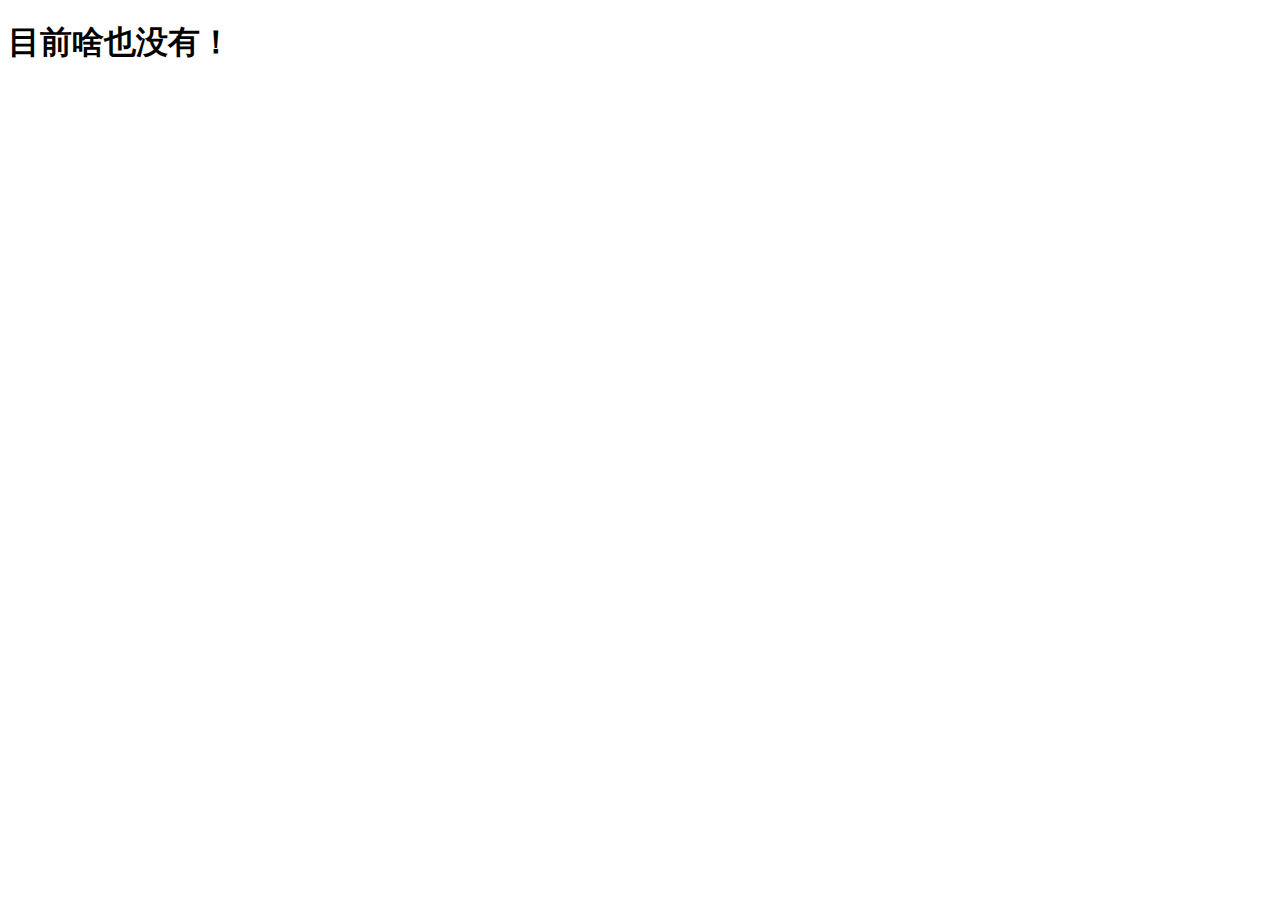
==== rayx-doc/index.html @ 6653f083 "init" ====
<!DOCTYPE html>
<html lang="en">
<head>
    <meta charset="UTF-8">
    <meta http-equiv="X-UA-Compatible" content="IE=edge">
    <meta name="viewport" content="width=device-width, initial-scale=1.0">
    <title>rayx-doc</title>
</head>
<body>
    <h1>目前啥也没有！</h1>
</body>
</html>
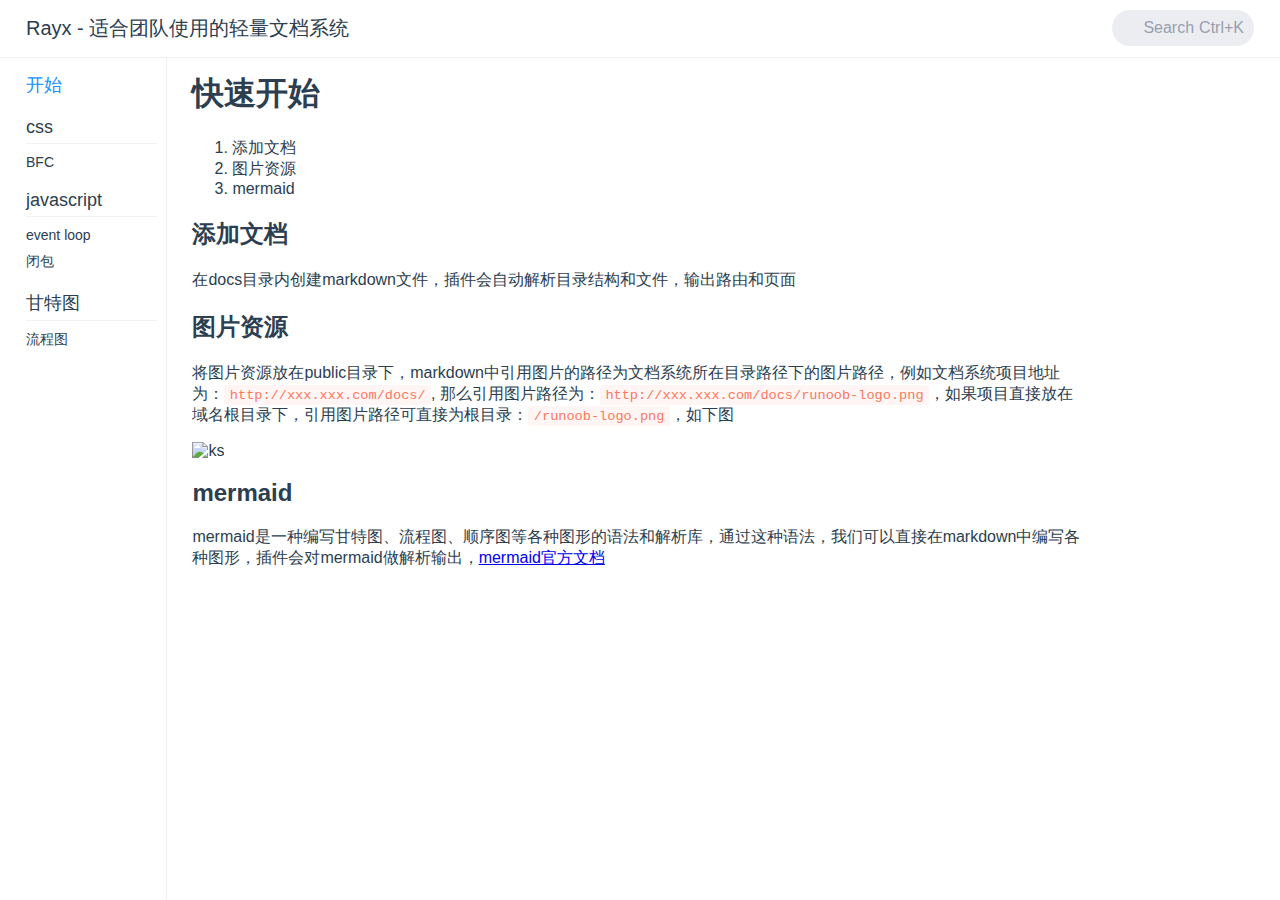
==== commit 0bed98f5: "docs" ====
--- a/rayx-doc/index.html
+++ b/rayx-doc/index.html
@@ -1,12 +1,16 @@
 <!DOCTYPE html>
 <html lang="en">
-<head>
-    <meta charset="UTF-8">
-    <meta http-equiv="X-UA-Compatible" content="IE=edge">
-    <meta name="viewport" content="width=device-width, initial-scale=1.0">
-    <title>rayx-doc</title>
+  <head>
+    <meta charset="UTF-8" />
+    <link rel="icon" href="./favicon.ico" />
+    <meta name="viewport" content="width=device-width, initial-scale=1.0" />
+    <title>rayx-docs</title>
+  <script type="module" crossorigin src="./assets/index.901505ba.js"></script>
+  <link rel="modulepreload" href="./assets/vendor.6fa74a5c.js">
+  <link rel="stylesheet" href="./assets/index.bfb2a3c9.css">
 </head>
-<body>
-    <h1>目前啥也没有！</h1>
-</body>
-</html>+  <body>
+    <div id="app"></div>
+    
+  </body>
+</html>
--- a/rayx-doc/assets/index.bfb2a3c9.css
+++ b/rayx-doc/assets/index.bfb2a3c9.css
@@ -0,0 +1 @@
+.layout-menu[data-v-0e5dceb0]{width:13%;position:fixed!important;top:3.6rem;bottom:0;border-right:1px solid #f0f0f0;background-color:#fff;padding:10px 0}.layout-menu .layout-menu-item[data-v-0e5dceb0]{padding:5px 26px;position:relative;z-index:1}.layout-menu .layout-menu-item .layout-menu-item-name[data-v-0e5dceb0]{transition:all .2s ease-in-out;font-size:18px}.layout-menu .layout-menu-item .layout-menu-item-name.layout-menu-item-active[data-v-0e5dceb0]{color:#1890ff!important}.layout-menu .layout-menu-item .layout-menu-item-name.layout-menu-item-hasChildren[data-v-0e5dceb0]{border-bottom:1px solid #f0f0f0;padding-bottom:5px}.layout-menu .layout-menu-item .layout-menu-item-name.layout-menu-item-noChildren[data-v-0e5dceb0]{cursor:pointer}.layout-menu .layout-menu-item .layout-menu-item-name.layout-menu-item-noChildren[data-v-0e5dceb0]:hover{color:#1890ff}.layout-menu .layout-menu-item .layout-menu-item-subChildren[data-v-0e5dceb0]{padding:5px 0}.layout-menu .layout-menu-item .layout-menu-item-subChildren .layout-menu-item-sub[data-v-0e5dceb0]{transition:all .2s ease-in-out;font-size:14px;cursor:pointer;padding:5px 0}.layout-menu .layout-menu-item .layout-menu-item-subChildren .layout-menu-item-sub[data-v-0e5dceb0]:hover{color:#1890ff}.layout-menu .layout-menu-item .layout-menu-item-subChildren .layout-menu-item-sub.layout-menu-item-active[data-v-0e5dceb0]{color:#1890ff!important}.layout-content[data-v-5cb39ec4]{margin:0 13%;padding:0 26px;margin-top:50px;padding-top:1px}.layout-head[data-v-458d0d1e]{width:100%;position:fixed!important;top:0;left:0;border-bottom:1px solid #f0f0f0;background-color:#fff;padding:10px 26px;display:flex;justify-content:space-between;box-sizing:border-box;height:3.6rem;align-items:center}.layout-head .project-name[data-v-458d0d1e]{font-size:20px}.layout-head .head-right .head-right-search[data-v-458d0d1e]{align-items:center;background:#ebedf0;border:0;border-radius:40px;color:#969faf;cursor:pointer;display:flex;font-weight:500;height:36px;margin:0 0 0 16px;padding:0 10px;user-select:none}.layout-head .head-right .head-right-search .head-right-search-text[data-v-458d0d1e]{margin:0 5px}.layout-head .head-right .head-right-search[data-v-458d0d1e]:hover{background:#fff;box-shadow:inset 0 0 0 2px var(--main-color);color:#1c1e21;outline:0}body{margin:0;font-size:16px}#app{font-family:Avenir,Helvetica,Arial,sans-serif;-webkit-font-smoothing:antialiased;-moz-osx-font-smoothing:grayscale;color:#2c3e50}.md-code-hijs{padding:10px;background-color:#fafafa;border:1px solid #eaeefb;line-height:1.5;font-size:13px;font-family:Menlo,Monaco,Consolas,Courier,monospace;border-radius:4px;-webkit-font-smoothing:auto}.md-code-hijs:before{content:none}.hljs{display:block;overflow-x:auto;padding:.5em;background:#fff}.hljs,.hljs-subst{color:#000}.hljs-addition,.hljs-meta,.hljs-string,.hljs-symbol,.hljs-template-tag,.hljs-template-variable{color:#756bb1}.hljs-comment,.hljs-quote{color:#636363}.hljs-bullet,.hljs-link,.hljs-literal,.hljs-number,.hljs-regexp{color:#31a354}.hljs-deletion,.hljs-variable{color:#88f}.hljs-built_in,.hljs-doctag,.hljs-keyword,.hljs-name,.hljs-section,.hljs-selector-class,.hljs-selector-id,.hljs-selector-tag,.hljs-strong,.hljs-tag,.hljs-title,.hljs-type{color:#3182bd}.hljs-emphasis{font-style:italic}.hljs-attribute{color:#e6550d}.ra-button{line-height:1.5715;position:relative;display:inline-block;font-weight:400;white-space:nowrap;text-align:center;background-image:none;cursor:pointer;transition:all .3s cubic-bezier(.645,.045,.355,1);user-select:none;touch-action:manipulation;height:32px;padding:4px 15px;font-size:14px;border-radius:2px;color:rgba(0,0,0,.85);background:#fff;border:1px solid #d9d9d9;outline:0}.ra-button.ra-button-primary{color:#fff;background:#2d8cf0;border-color:#2d8cf0}.ra-button.ra-button-primary:hover{background:#57a3f3;border-color:#57a3f3}.ra-button.ra-button-primary:active{background:#2d8cf0;border-color:#2d8cf0}.ra-button.ra-button-primary.ra-button-dashed,.ra-button.ra-button-primary.ra-button-ghost{color:#2d8cf0;background:0 0}.ra-button.ra-button-primary.ra-button-dashed:hover,.ra-button.ra-button-primary.ra-button-ghost:hover{color:#57a3f3;border-color:#57a3f3}.ra-button.ra-button-primary.ra-button-dashed:active,.ra-button.ra-button-primary.ra-button-ghost:active{color:#2d8cf0;border-color:#2d8cf0}.ra-button.ra-button-success{color:#fff;background:#19be6b;border-color:#19be6b}.ra-button.ra-button-success:hover{background:#47cb89;border-color:#47cb89}.ra-button.ra-button-success:active{background:#19be6b;border-color:#19be6b}.ra-button.ra-button-success.ra-button-dashed,.ra-button.ra-button-success.ra-button-ghost{color:#19be6b;background:0 0}.ra-button.ra-button-success.ra-button-dashed:hover,.ra-button.ra-button-success.ra-button-ghost:hover{color:#47cb89;border-color:#47cb89}.ra-button.ra-button-success.ra-button-dashed:active,.ra-button.ra-button-success.ra-button-ghost:active{color:#19be6b;border-color:#19be6b}.ra-button.ra-button-warning{color:#fff;background:#f90;border-color:#f90}.ra-button.ra-button-warning:hover{background:#ffad33;border-color:#ffad33}.ra-button.ra-button-warning:active{background:#f90;border-color:#f90}.ra-button.ra-button-warning.ra-button-dashed,.ra-button.ra-button-warning.ra-button-ghost{color:#f90;background:0 0}.ra-button.ra-button-warning.ra-button-dashed:hover,.ra-button.ra-button-warning.ra-button-ghost:hover{color:#ffad33;border-color:#ffad33}.ra-button.ra-button-warning.ra-button-dashed:active,.ra-button.ra-button-warning.ra-button-ghost:active{color:#f90;border-color:#f90}.ra-button.ra-button-error{color:#fff;background:#ed4014;border-color:#ed4014}.ra-button.ra-button-error:hover{background:#f16643;border-color:#f16643}.ra-button.ra-button-error:active{background:#ed4014;border-color:#ed4014}.ra-button.ra-button-error.ra-button-dashed,.ra-button.ra-button-error.ra-button-ghost{color:#ed4014;background:0 0}.ra-button.ra-button-error.ra-button-dashed:hover,.ra-button.ra-button-error.ra-button-ghost:hover{color:#f16643;border-color:#f16643}.ra-button.ra-button-error.ra-button-dashed:active,.ra-button.ra-button-error.ra-button-ghost:active{color:#ed4014;border-color:#ed4014}.ra-button.ra-button-info{color:#fff;background:#2db7f5;border-color:#2db7f5}.ra-button.ra-button-info:hover{background:#57c5f7;border-color:#57c5f7}.ra-button.ra-button-info:active{background:#2db7f5;border-color:#2db7f5}.ra-button.ra-button-info.ra-button-dashed,.ra-button.ra-button-info.ra-button-ghost{color:#2db7f5;background:0 0}.ra-button.ra-button-info.ra-button-dashed:hover,.ra-button.ra-button-info.ra-button-ghost:hover{color:#57c5f7;border-color:#57c5f7}.ra-button.ra-button-info.ra-button-dashed:active,.ra-button.ra-button-info.ra-button-ghost:active{color:#2db7f5;border-color:#2db7f5}.ra-button.ra-button-ghost{background:0 0}.ra-button.ra-button-dashed{background:0 0;border-style:dashed}.ra-button.ra-button-circle{border-radius:32px}.ra-button.ra-button-disabled{cursor:not-allowed;opacity:.5}.r-col{min-height:1px}[class*=r-col-]{float:left;box-sizing:border-box}.r-col-0{display:none}.r-col-0{width:0%}.r-col-offset-0{margin-left:0}.r-col-pull-0{position:relative;right:0}.r-col-push-0{position:relative;left:0}.r-col-order-0{order:0}.r-col-1{width:4.1666666667%}.r-col-offset-1{margin-left:4.1666666667%}.r-col-pull-1{position:relative;right:4.1666666667%}.r-col-push-1{position:relative;left:4.1666666667%}.r-col-order-1{order:1}.r-col-2{width:8.3333333333%}.r-col-offset-2{margin-left:8.3333333333%}.r-col-pull-2{position:relative;right:8.3333333333%}.r-col-push-2{position:relative;left:8.3333333333%}.r-col-order-2{order:2}.r-col-3{width:12.5%}.r-col-offset-3{margin-left:12.5%}.r-col-pull-3{position:relative;right:12.5%}.r-col-push-3{position:relative;left:12.5%}.r-col-order-3{order:3}.r-col-4{width:16.6666666667%}.r-col-offset-4{margin-left:16.6666666667%}.r-col-pull-4{position:relative;right:16.6666666667%}.r-col-push-4{position:relative;left:16.6666666667%}.r-col-order-4{order:4}.r-col-5{width:20.8333333333%}.r-col-offset-5{margin-left:20.8333333333%}.r-col-pull-5{position:relative;right:20.8333333333%}.r-col-push-5{position:relative;left:20.8333333333%}.r-col-order-5{order:5}.r-col-6{width:25%}.r-col-offset-6{margin-left:25%}.r-col-pull-6{position:relative;right:25%}.r-col-push-6{position:relative;left:25%}.r-col-order-6{order:6}.r-col-7{width:29.1666666667%}.r-col-offset-7{margin-left:29.1666666667%}.r-col-pull-7{position:relative;right:29.1666666667%}.r-col-push-7{position:relative;left:29.1666666667%}.r-col-order-7{order:7}.r-col-8{width:33.3333333333%}.r-col-offset-8{margin-left:33.3333333333%}.r-col-pull-8{position:relative;right:33.3333333333%}.r-col-push-8{position:relative;left:33.3333333333%}.r-col-order-8{order:8}.r-col-9{width:37.5%}.r-col-offset-9{margin-left:37.5%}.r-col-pull-9{position:relative;right:37.5%}.r-col-push-9{position:relative;left:37.5%}.r-col-order-9{order:9}.r-col-10{width:41.6666666667%}.r-col-offset-10{margin-left:41.6666666667%}.r-col-pull-10{position:relative;right:41.6666666667%}.r-col-push-10{position:relative;left:41.6666666667%}.r-col-order-10{order:10}.r-col-11{width:45.8333333333%}.r-col-offset-11{margin-left:45.8333333333%}.r-col-pull-11{position:relative;right:45.8333333333%}.r-col-push-11{position:relative;left:45.8333333333%}.r-col-order-11{order:11}.r-col-12{width:50%}.r-col-offset-12{margin-left:50%}.r-col-pull-12{position:relative;right:50%}.r-col-push-12{position:relative;left:50%}.r-col-order-12{order:12}.r-col-13{width:54.1666666667%}.r-col-offset-13{margin-left:54.1666666667%}.r-col-pull-13{position:relative;right:54.1666666667%}.r-col-push-13{position:relative;left:54.1666666667%}.r-col-order-13{order:13}.r-col-14{width:58.3333333333%}.r-col-offset-14{margin-left:58.3333333333%}.r-col-pull-14{position:relative;right:58.3333333333%}.r-col-push-14{position:relative;left:58.3333333333%}.r-col-order-14{order:14}.r-col-15{width:62.5%}.r-col-offset-15{margin-left:62.5%}.r-col-pull-15{position:relative;right:62.5%}.r-col-push-15{position:relative;left:62.5%}.r-col-order-15{order:15}.r-col-16{width:66.6666666667%}.r-col-offset-16{margin-left:66.6666666667%}.r-col-pull-16{position:relative;right:66.6666666667%}.r-col-push-16{position:relative;left:66.6666666667%}.r-col-order-16{order:16}.r-col-17{width:70.8333333333%}.r-col-offset-17{margin-left:70.8333333333%}.r-col-pull-17{position:relative;right:70.8333333333%}.r-col-push-17{position:relative;left:70.8333333333%}.r-col-order-17{order:17}.r-col-18{width:75%}.r-col-offset-18{margin-left:75%}.r-col-pull-18{position:relative;right:75%}.r-col-push-18{position:relative;left:75%}.r-col-order-18{order:18}.r-col-19{width:79.1666666667%}.r-col-offset-19{margin-left:79.1666666667%}.r-col-pull-19{position:relative;right:79.1666666667%}.r-col-push-19{position:relative;left:79.1666666667%}.r-col-order-19{order:19}.r-col-20{width:83.3333333333%}.r-col-offset-20{margin-left:83.3333333333%}.r-col-pull-20{position:relative;right:83.3333333333%}.r-col-push-20{position:relative;left:83.3333333333%}.r-col-order-20{order:20}.r-col-21{width:87.5%}.r-col-offset-21{margin-left:87.5%}.r-col-pull-21{position:relative;right:87.5%}.r-col-push-21{position:relative;left:87.5%}.r-col-order-21{order:21}.r-col-22{width:91.6666666667%}.r-col-offset-22{margin-left:91.6666666667%}.r-col-pull-22{position:relative;right:91.6666666667%}.r-col-push-22{position:relative;left:91.6666666667%}.r-col-order-22{order:22}.r-col-23{width:95.8333333333%}.r-col-offset-23{margin-left:95.8333333333%}.r-col-pull-23{position:relative;right:95.8333333333%}.r-col-push-23{position:relative;left:95.8333333333%}.r-col-order-23{order:23}.r-col-24{width:100%}.r-col-offset-24{margin-left:100%}.r-col-pull-24{position:relative;right:100%}.r-col-push-24{position:relative;left:100%}.r-col-order-24{order:24}.r-draggable{position:absolute}.r-draggable .r-draggable-head{cursor:move;-webkit-user-select:none}.r-icon{fill:currentColor;overflow:hidden}.r-input{display:inline-block;width:100%;position:relative;vertical-align:middle;font-size:14px}.r-input .r-input-inner{display:inline-block;width:100%;height:32px;padding:4px 7px;font-size:14px;border:1px solid #dcdee2;border-radius:4px;color:#515a6e;background-color:#fff;background-image:none;position:relative;box-sizing:border-box;cursor:text;transition:border .2s ease-in-out,background .2s ease-in-out,box-shadow .2s ease-in-out}.r-input .r-input-inner:hover{border-color:#2d8cf0}.r-input .r-input-inner:focus{border-color:#2d8cf0;outline:0;box-shadow:0 0 0 2px rgba(45,140,240,.2)}.r-input textarea{max-width:100%;height:auto;min-height:50px;vertical-align:bottom;font-size:14px}.r-input.r-input--small{font-size:12px}.r-input.r-input--small .r-input-inner{padding:1px 7px;height:24px;border-radius:3px}.r-input.r-input--big{font-size:16px}.r-input.r-input--big .r-input-inner{font-size:16px;padding:6px 7px;height:40px}.r-input .r-input-inner--prefix,.r-input .r-input-inner--suffix{position:absolute;height:100%;top:0;text-align:center;color:#c0c4cc;transition:all .3s;pointer-events:none;z-index:1;display:flex;align-items:center;padding:0 7px}.r-input .r-input-inner--prefix>*,.r-input .r-input-inner--suffix>*{line-height:1}.r-input .r-input-inner--prefix{left:0}.r-input .r-input-inner--suffix{right:0}.r-input.r-input-pend{display:inline-flex;align-items:stretch}.r-input.r-input-pend>*{line-height:1}.r-input.r-input-pend .r-input-inner{flex-shrink:1}.r-input.r-input-pend .r-input-pend__append,.r-input.r-input-pend .r-input-pend__prepend{flex-shrink:0;display:flex;align-items:center}.r-input.r-input-pend .r-input-pend__prepend{padding-right:5px}.r-input.r-input-pend .r-input-pend__append{padding-left:5px}.r-input.r-input-pend.r-input-group .r-input-pend__append,.r-input.r-input-pend.r-input-group .r-input-pend__prepend{padding:0 5px;background-color:#f8f8f9;border:1px solid #dcdee2;border-radius:4px;display:flex;align-items:center}.r-input.r-input-pend.r-input-group .r-input-pend__prepend{border-top-right-radius:0;border-bottom-right-radius:0;border-right:0}.r-input.r-input-pend.r-input-group .r-input-pend__append{border-top-left-radius:0;border-bottom-left-radius:0;border-left:0}.r-input.r-input-pend.r-input-group.r-input-group--append .r-input-inner{border-top-right-radius:0;border-bottom-right-radius:0}.r-input.r-input-pend.r-input-group.r-input-group--prepend .r-input-inner{border-top-left-radius:0;border-bottom-left-radius:0}.r-input.r-input--disabled{cursor:not-allowed}.r-input.r-input--disabled .r-input-inner{opacity:.72;cursor:not-allowed;background-color:#f3f3f3}.r-row{position:relative;box-sizing:border-box}.r-row::after,.r-row::before{display:table;content:""}.r-row::after{clear:both}.r-row.r-row-flex{display:flex}.r-row.r-row-flex:after,.r-row.r-row-flex:before{display:none}.r-row.r-row-flex.is-justify-center{justify-content:center}.r-row.r-row-flex.is-justify-end{justify-content:flex-end}.r-row.r-row-flex.is-justify-space-between{justify-content:space-between}.r-row.r-row-flex.is-justify-space-around{justify-content:space-around}.r-row.r-row-flex.is-align-middle{align-items:center}.r-row.r-row-flex.is-align-bottom{align-items:flex-end}.r-scrollbar{overflow:hidden;position:relative}.r-scrollbar .r-scrollbar__wrap{height:100%;overflow:scroll;overflow-x:auto}.r-scrollbar .r-scrollbar__bar{position:absolute;right:2px;bottom:0;z-index:1;border-radius:4px;opacity:0;transition:opacity .12s ease-out}.r-scrollbar .r-scrollbar__bar.is-horizontal{height:6px;left:2px}.r-scrollbar .r-scrollbar__bar.is-horizontal>div{height:100%}.r-scrollbar .r-scrollbar__bar.is-vertical{width:6px;top:0}.r-scrollbar .r-scrollbar__bar.is-vertical>div{width:100%}.r-scrollbar .r-scrollbar__bar .r-scrollbar__thumb{position:relative;display:block;border-radius:4px;background-color:rgba(144,147,153,.3);transition:background-color .3s}.r-scrollbar .r-scrollbar__bar.r-scrollbar__bar__show{opacity:1}.r-scrollbar .r-scrollbar__bar.r-scrollbar__bar__show .r-scrollbar__thumb{background-color:rgba(144,147,153,.5)}.ra-color-primary{color:#2d8cf0}.ra-color-success{color:#19be6b}.ra-color-warning{color:#f90}.ra-color-error{color:#ed4014}.ra-color-info{color:#2db7f5}:root{--main-color:#1890ff}.md2vue-wrapper .hljs{line-height:1.8;font-family:Menlo,Monaco,Consolas,Courier,monospace;font-size:12px;padding:18px 24px;background-color:#fafafa;border:1px solid #eaeefb;border-radius:4px;-webkit-font-smoothing:auto}.md2vue-wrapper .hljs:before{content:none}.md2vue-wrapper .hljs{display:block;overflow-x:auto;color:#525252;padding:15px;-webkit-text-size-adjust:none}.md2vue-wrapper .hljs-doctype{color:#999}.md2vue-wrapper .hljs-tag{color:#3e76f6}.md2vue-wrapper .hljs-attribute{color:#e96900}.md2vue-wrapper .hljs-value{color:#42b983}.md2vue-wrapper .hljs-keyword{color:#e96900}.md2vue-wrapper .hljs-string{color:#42b983}.md2vue-wrapper .hljs-comment{color:#b3b3b3}.md2vue-wrapper .hljs-operator .hljs-comment{color:#525252}.md2vue-wrapper .hljs-regexp{color:#af7dff}.md2vue-wrapper .hljs-built_in{color:#2db7f5}.md2vue-wrapper .css .hljs-class{color:#e96900}.md2vue-wrapper .css .hljs-number,.md2vue-wrapper .javascript .hljs-number{color:#fc1e70}.md2vue-wrapper .css .hljs-attribute{color:#af7dff}.md2vue-wrapper .css .hljs-important{color:red}.md2vue-wrapper .actionscript .hljs-literal,.md2vue-wrapper .javascript .hljs-literal{color:#fc1e70}.md2vue-wrapper pre{padding:0;margin:0}.md2vue-wrapper code{padding:.2em .4em;margin:0;font-size:85%;background-color:#fff5f5;border-radius:3px;font-family:SFMono-Regular,Consolas,Liberation Mono,Menlo,Courier,monospace;color:#fa795e}.md2vue-wrapper pre code{display:inline;margin:0;padding:0;border:none;background:0 0}.md2vue-wrapper pre code{background:#f7f7f7}.md2vue-wrapper table{font-family:Consolas,Menlo,Courier,monospace;font-size:12px;border-collapse:collapse;border-spacing:0;empty-cells:show;border:1px solid #e9e9e9;width:100%;margin-bottom:24px}.md2vue-wrapper table th{background:#f7f7f7;white-space:nowrap;color:#5c6b77;font-weight:600}.md2vue-wrapper table td,.md2vue-wrapper table th{border:1px solid #e9e9e9;padding:8px 16px;text-align:left}.md2vue-wrapper table td ul li{font-size:12px!important}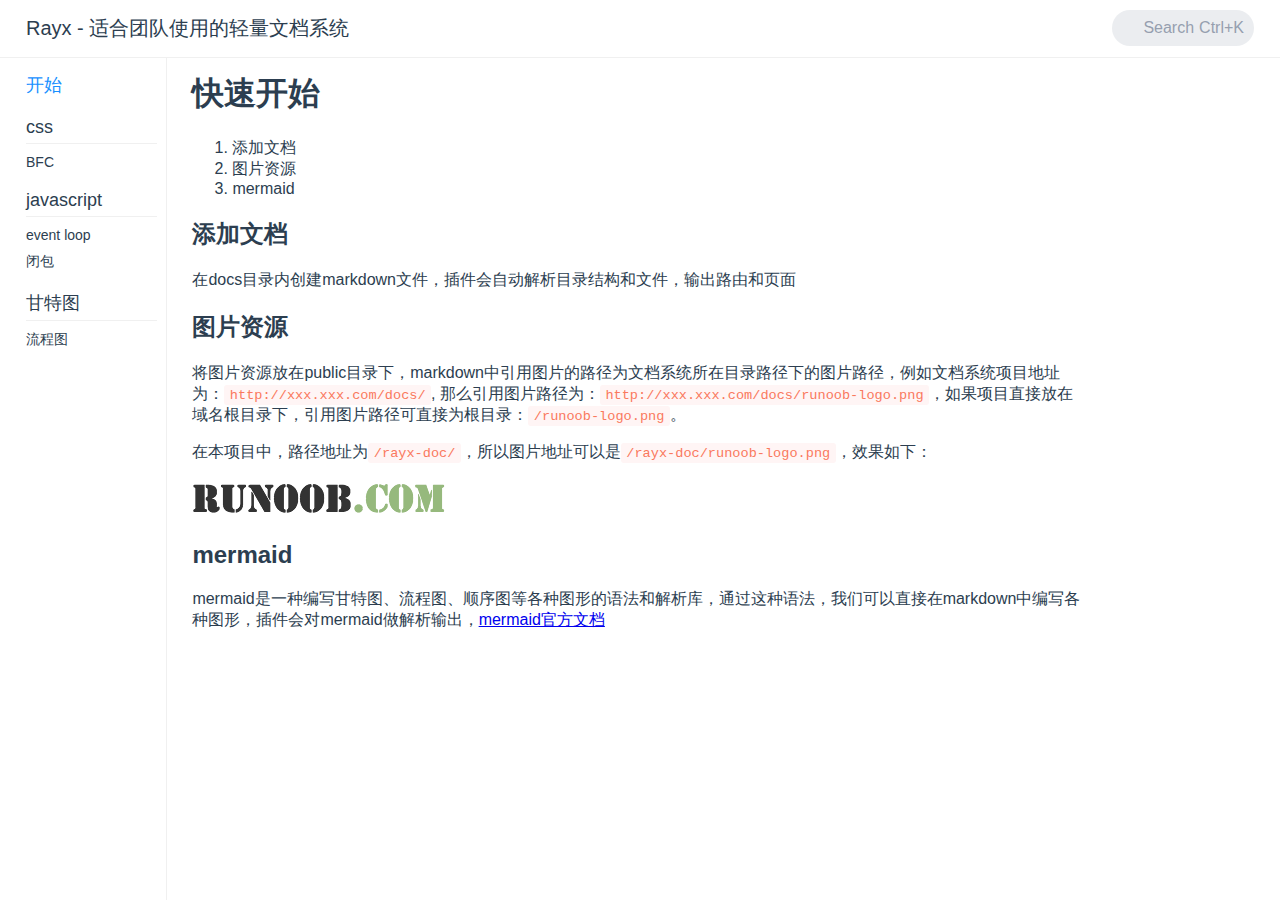
==== commit bb47dc82: "fix: 图片资源" ====
--- a/rayx-doc/index.html
+++ b/rayx-doc/index.html
@@ -5,7 +5,7 @@
     <link rel="icon" href="./favicon.ico" />
     <meta name="viewport" content="width=device-width, initial-scale=1.0" />
     <title>rayx-docs</title>
-  <script type="module" crossorigin src="./assets/index.901505ba.js"></script>
+  <script type="module" crossorigin src="./assets/index.c4f8aa8f.js"></script>
   <link rel="modulepreload" href="./assets/vendor.6fa74a5c.js">
   <link rel="stylesheet" href="./assets/index.bfb2a3c9.css">
 </head>
